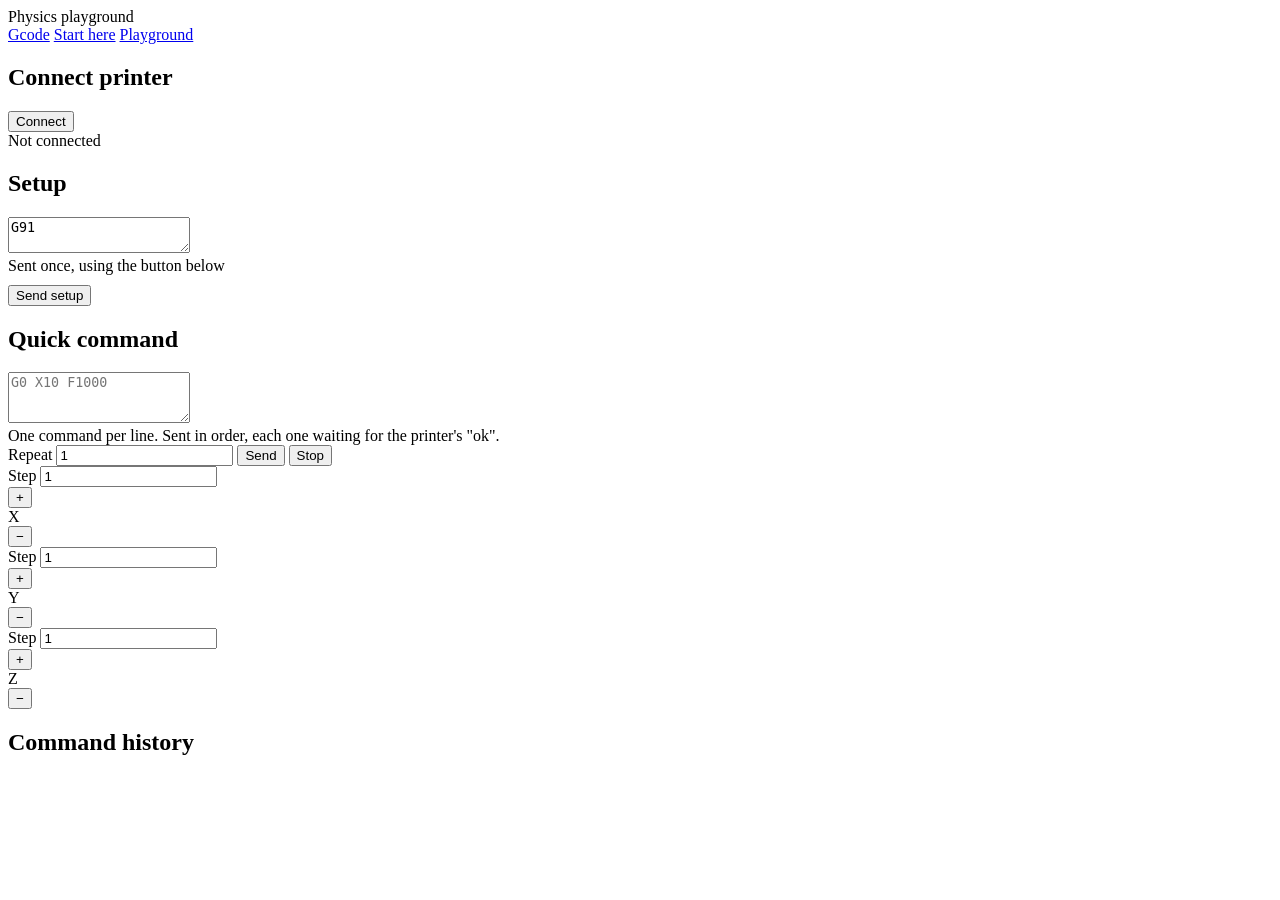
==== gcode.html @ 86cc2237 "Add files via upload" ====
<!DOCTYPE html>
<html lang="en">
<head>
    <meta charset="utf-8" />
    <link rel="stylesheet" href="style.css">
    <link rel="preconnect" href="https://fonts.googleapis.com">
    <link rel="preconnect" href="https://fonts.gstatic.com" crossorigin>
    <link href="https://fonts.googleapis.com/css2?family=Open+Sans:wght@300;400;500;600;700&display=swap" rel="stylesheet">
    <title>Physics Playground — Gcode</title>
    <script>
        // apply saved theme before first paint, so there's no flash of default colors
        (function(){
            try{
                var t = JSON.parse(localStorage.getItem("physicsPlaygroundTheme"));
                if(t){
                    document.documentElement.style.setProperty("--header-color", t.header);
                    document.documentElement.style.setProperty("--accent-color", t.accent);
                }
            }catch(e){}
        })();
    </script>
</head>
<body>

    <header class="topbar">
        <span class="topbar-title">Physics playground</span>
        <nav class="topnav">
            <a href="gcode.html" class="nav-pill nav-pill-outline">Gcode</a>
            <a href="index.html" class="nav-pill nav-pill-filled">Start here</a>
            <a href="playground.html" class="nav-pill nav-pill-filled">Playground</a>
        </nav>
    </header>

    <div class="grid">

        <!-- LEFT COLUMN -->
        <div class="col left-col">

            <div class="panel">
                <h2>Connect printer</h2>
                <button id="connectButton" class="outline-btn">Connect</button>
                <div id="connectStatus" class="status">Not connected</div>
            </div>

            <div class="panel">
                <h2>Setup</h2>
                <textarea id="setupInput" class="code-box" rows="2">G91</textarea>
                <div class="hint">Sent once, using the button below</div>
                <button type="button" id="sendSetupBtn" class="outline-btn" style="margin-top:10px;">Send setup</button>
            </div>

            <div class="panel">
                <h2>Quick command</h2>
                <textarea id="quickCommandInput" class="code-box" rows="3" placeholder="G0 X10 F1000"></textarea>
                <div class="hint">One command per line. Sent in order, each one waiting for the printer's "ok".</div>
                <div class="repeat-row">
                    <label>Repeat <input type="number" id="repeatCountInput" value="1" min="1"></label>
                    <button type="button" id="sendQuickCommandBtn" class="outline-btn">Send</button>
                    <button type="button" id="stopQuickCommandBtn" class="outline-btn">Stop</button>
                </div>
            </div>

        </div>

        <!-- JOG COLUMNS -->
        <div class="col jog-col">
            <div class="panel jog-panel">
                <div class="jog-step-row">
                    <label>Step <input type="number" id="stepX" value="1" min="0" step="0.1"></label>
                </div>
                <button type="button" class="jog-btn jog-plus" data-axis="X" data-dir="1">+</button>
                <div class="jog-letter">X</div>
                <button type="button" class="jog-btn jog-minus" data-axis="X" data-dir="-1">&minus;</button>
            </div>
        </div>

        <div class="col jog-col">
            <div class="panel jog-panel">
                <div class="jog-step-row">
                    <label>Step <input type="number" id="stepY" value="1" min="0" step="0.1"></label>
                </div>
                <button type="button" class="jog-btn jog-plus" data-axis="Y" data-dir="1">+</button>
                <div class="jog-letter">Y</div>
                <button type="button" class="jog-btn jog-minus" data-axis="Y" data-dir="-1">&minus;</button>
            </div>
        </div>

        <div class="col jog-col">
            <div class="panel jog-panel">
                <div class="jog-step-row">
                    <label>Step <input type="number" id="stepZ" value="1" min="0" step="0.1"></label>
                </div>
                <button type="button" class="jog-btn jog-plus" data-axis="Z" data-dir="1">+</button>
                <div class="jog-letter">Z</div>
                <button type="button" class="jog-btn jog-minus" data-axis="Z" data-dir="-1">&minus;</button>
            </div>
        </div>

        <!-- COMMAND HISTORY -->
        <div class="col history-col">
            <div class="panel history-panel">
                <h2>Command history</h2>
                <div id="console"></div>
            </div>
        </div>

    </div>

    <script src="theme.js"></script>
    <script src="serial.js"></script>
    <script src="gcode.js"></script>
</body>
</html>
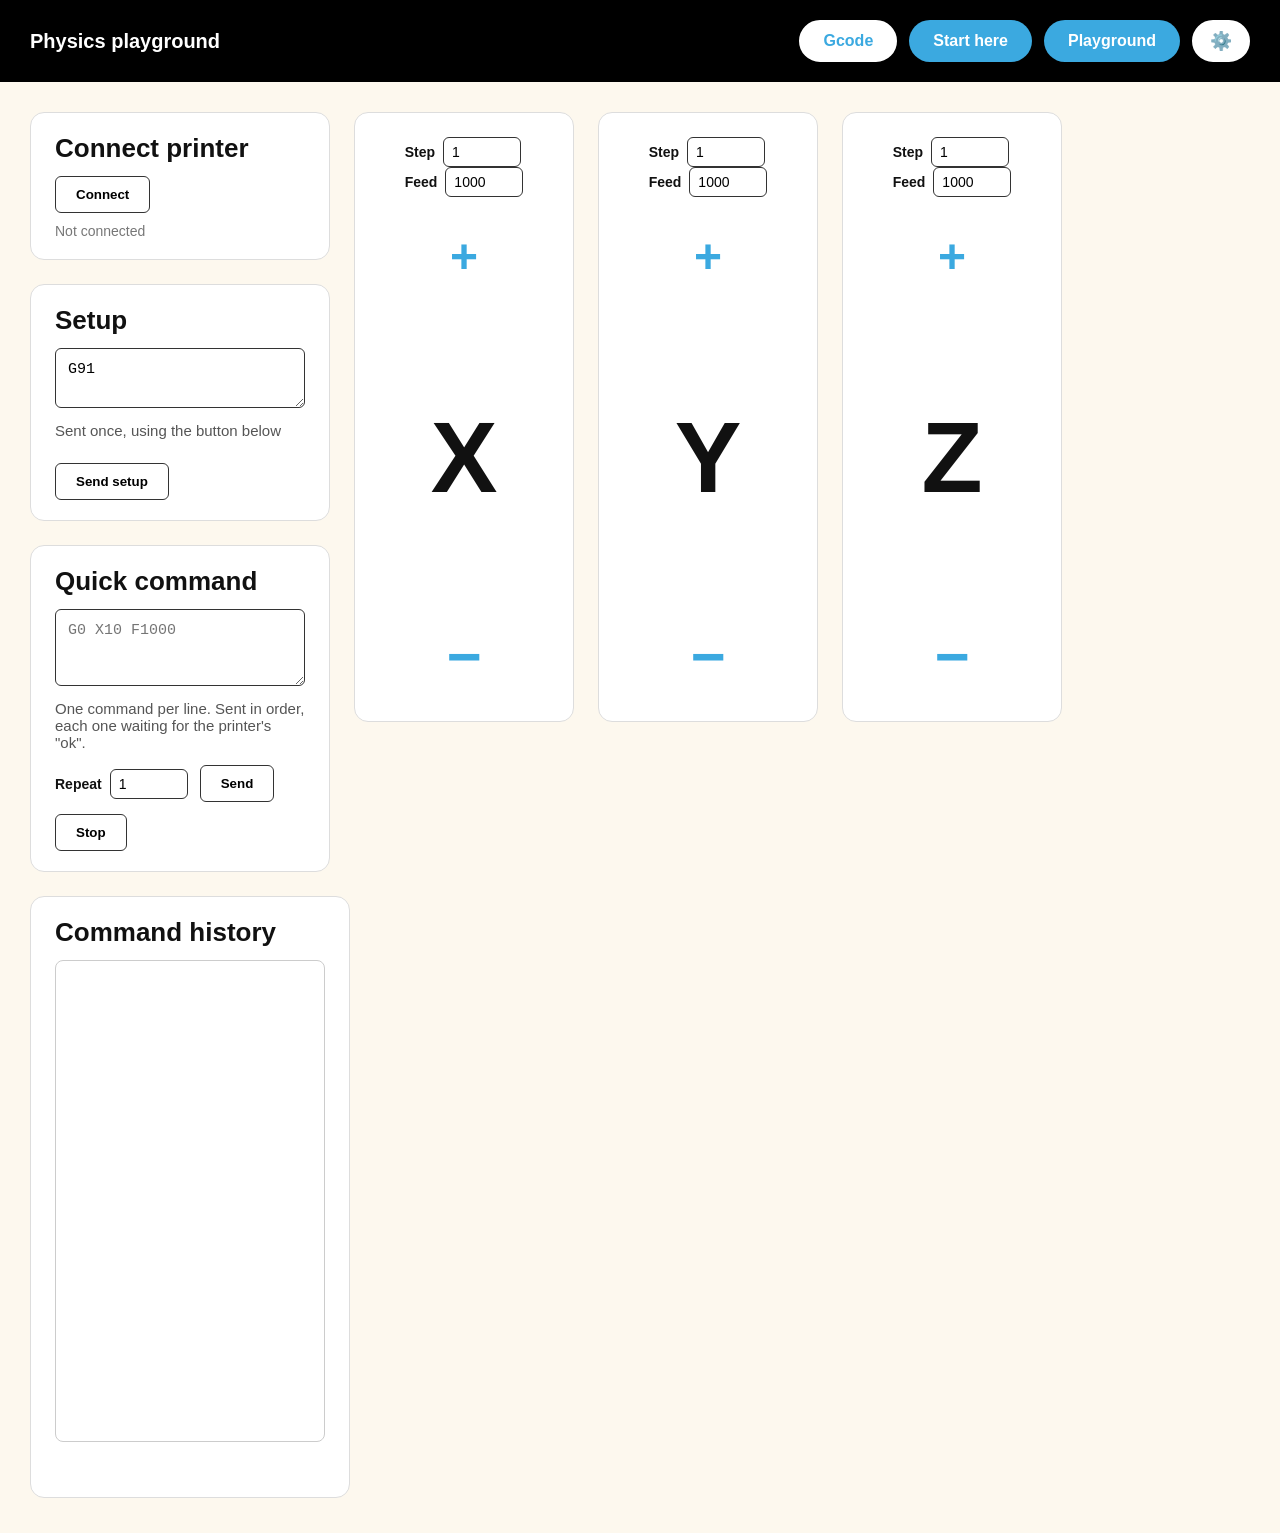
==== commit 96c4ccda: "Update gcode.html" ====
--- a/gcode.html
+++ b/gcode.html
@@ -67,6 +67,7 @@
             <div class="panel jog-panel">
                 <div class="jog-step-row">
                     <label>Step <input type="number" id="stepX" value="1" min="0" step="0.1"></label>
+                    <label>Feed <input type="number" id="feedX" value="1000" min="1" step="100"></label>
                 </div>
                 <button type="button" class="jog-btn jog-plus" data-axis="X" data-dir="1">+</button>
                 <div class="jog-letter">X</div>
@@ -78,6 +79,7 @@
             <div class="panel jog-panel">
                 <div class="jog-step-row">
                     <label>Step <input type="number" id="stepY" value="1" min="0" step="0.1"></label>
+                    <label>Feed <input type="number" id="feedY" value="1000" min="1" step="100"></label>
                 </div>
                 <button type="button" class="jog-btn jog-plus" data-axis="Y" data-dir="1">+</button>
                 <div class="jog-letter">Y</div>
@@ -89,6 +91,7 @@
             <div class="panel jog-panel">
                 <div class="jog-step-row">
                     <label>Step <input type="number" id="stepZ" value="1" min="0" step="0.1"></label>
+                    <label>Feed <input type="number" id="feedZ" value="1000" min="1" step="100"></label>
                 </div>
                 <button type="button" class="jog-btn jog-plus" data-axis="Z" data-dir="1">+</button>
                 <div class="jog-letter">Z</div>
--- a/style.css
+++ b/style.css
@@ -0,0 +1,1332 @@
+:root {
+    --header-color: #000000;
+    --accent-color: #3ba9e0;
+}
+
+html, body {
+    margin: 0;
+    padding: 0;
+}
+
+body {
+    font-family: "Open Sans", sans-serif;
+    background: #fdf8ee;
+    color: #111;
+}
+
+.topbar {
+    background: var(--header-color);
+    color: #fff;
+    padding: 20px 30px;
+    font-size: 20px;
+    font-weight: 600;
+    display: flex;
+    align-items: center;
+    justify-content: space-between;
+    flex-wrap: wrap;
+    gap: 16px;
+}
+
+.topnav {
+    display: flex;
+    gap: 12px;
+}
+
+.nav-pill {
+    display: inline-block;
+    padding: 10px 22px;
+    border-radius: 30px;
+    font-size: 16px;
+    font-weight: 700;
+    text-decoration: none;
+    cursor: pointer;
+    border: 2px solid transparent;
+}
+
+.nav-pill-outline {
+    background: #fff;
+    color: var(--accent-color);
+    border-color: #fff;
+}
+
+.nav-pill-outline:hover {
+    background: #f0f0f0;
+}
+
+.nav-pill-filled {
+    background: var(--accent-color);
+    color: #fff;
+}
+
+.nav-pill-filled:hover {
+    filter: brightness(0.9);
+}
+
+.template-label {
+    padding: 16px 30px 0 30px;
+    font-size: 15px;
+    color: #777;
+}
+
+.template-label:empty {
+    display: none;
+}
+
+.settings-dropdown {
+    position: relative;
+}
+
+.settings-btn {
+    background: #fff;
+    color: #111;
+    border: 2px solid #fff;
+    font-size: 18px;
+    padding: 8px 16px;
+}
+
+.settings-btn:hover {
+    background: #f0f0f0;
+}
+
+.settings-menu {
+    display: none;
+    position: absolute;
+    top: calc(100% + 8px);
+    right: 0;
+    background: #fff;
+    border: 1px solid #ddd;
+    border-radius: 10px;
+    padding: 16px;
+    box-shadow: 0 6px 18px rgba(0,0,0,0.15);
+    z-index: 20;
+    min-width: 200px;
+}
+
+.settings-menu.open {
+    display: block;
+}
+
+.settings-menu-label {
+    font-weight: 700;
+    font-size: 13px;
+    color: #555;
+    margin-bottom: 12px;
+}
+
+.theme-swatch-row {
+    display: flex;
+    gap: 10px;
+}
+
+.theme-swatch {
+    border: 2px solid #ddd;
+    border-radius: 8px;
+    overflow: hidden;
+    display: flex;
+    width: 48px;
+    height: 34px;
+    padding: 0;
+    cursor: pointer;
+}
+
+.theme-swatch:hover {
+    border-color: #999;
+}
+
+.swatch-half {
+    flex: 1;
+}
+
+.topbar-title {
+    white-space: nowrap;
+}
+
+.page-heading {
+    color: #3ba9e0;
+    font-size: 32px;
+    font-weight: 700;
+    padding: 40px 40px 10px 40px;
+    margin: 0;
+}
+
+.template-grid {
+    display: flex;
+    gap: 30px;
+    padding: 30px 40px 60px 40px;
+    flex-wrap: wrap;
+    align-items: stretch;
+}
+
+.template-card {
+    background: #fff;
+    border: 1px solid #ddd;
+    border-radius: 16px;
+    padding: 30px;
+    width: 340px;
+    display: flex;
+    flex-direction: column;
+    position: relative;
+}
+
+.delete-experiment-btn {
+    position: absolute;
+    top: 16px;
+    right: 16px;
+    background: none;
+    border: none;
+    color: #999;
+    font-size: 22px;
+    cursor: pointer;
+    line-height: 1;
+    padding: 2px 6px;
+}
+
+.delete-experiment-btn:hover {
+    color: #d33;
+}
+
+.template-art-placeholder {
+    display: flex;
+    align-items: center;
+    justify-content: center;
+}
+
+.placeholder-icon {
+    font-size: 48px;
+}
+
+.template-card h2 {
+    margin: 0 0 8px 0;
+    font-size: 26px;
+    font-weight: 700;
+}
+
+.template-desc {
+    color: #555;
+    margin: 0 0 20px 0;
+    font-size: 15px;
+}
+
+.template-art {
+    background: #fafafa;
+    border-radius: 10px;
+    overflow: hidden;
+    margin-bottom: 24px;
+    aspect-ratio: 4 / 3;
+}
+
+.template-art svg,
+.template-art img {
+    width: 100%;
+    height: 100%;
+    display: block;
+    object-fit: contain;
+}
+
+.template-play-btn {
+    display: block;
+    text-align: center;
+    text-decoration: none;
+    background: var(--accent-color);
+    color: #fff;
+    border-radius: 10px;
+    padding: 16px;
+    font-size: 17px;
+    font-weight: 700;
+    margin-top: auto;
+}
+
+.template-play-btn:hover {
+    filter: brightness(0.9);
+}
+
+.template-card-blank {
+    align-items: center;
+    justify-content: center;
+    text-align: center;
+    min-height: 260px;
+}
+
+.template-card-blank h2 {
+    font-size: 22px;
+}
+
+.template-blank-plus {
+    display: flex;
+    align-items: center;
+    justify-content: center;
+    text-decoration: none;
+    color: #111;
+    font-size: 56px;
+    font-weight: 700;
+    width: 80px;
+    height: 80px;
+    margin-top: 30px;
+}
+
+.template-blank-plus:hover {
+    color: #3ba9e0;
+}
+
+.grid {
+    display: flex;
+    gap: 24px;
+    padding: 30px;
+    align-items: flex-start;
+    flex-wrap: wrap;
+}
+
+.col {
+    display: flex;
+    flex-direction: column;
+    gap: 24px;
+}
+
+#slidersContainer {
+    display: flex;
+    flex-direction: column;
+    gap: 24px;
+}
+
+.left-col {
+    width: 300px;
+}
+
+.right-col {
+    width: 500px;
+}
+
+.panel {
+    border: 1px solid #ddd;
+    border-radius: 14px;
+    padding: 20px 24px;
+    background: #fff;
+}
+
+.panel h2 {
+    margin: 0 0 12px 0;
+    font-size: 26px;
+    font-weight: 700;
+}
+
+.panel-header {
+    display: flex;
+    align-items: center;
+    justify-content: space-between;
+    gap: 12px;
+}
+
+.panel-header h2 {
+    margin: 0;
+}
+
+.slider-title-input {
+    border: none;
+    background: transparent;
+    font-size: 26px;
+    font-weight: 700;
+    font-family: inherit;
+    flex: 1;
+    min-width: 0;
+    padding: 2px 4px;
+    border-radius: 6px;
+}
+
+.slider-title-input:focus {
+    outline: 2px solid var(--accent-color);
+    background: #fff;
+}
+
+.slider-token-input {
+    background: #fff;
+    border: none;
+    border-right: 1px solid #333;
+    padding: 8px 10px;
+    font-weight: 700;
+    width: 44px;
+    text-align: center;
+    font-family: inherit;
+    font-size: 16px;
+}
+
+.slider-token-input:focus {
+    outline: 2px solid var(--accent-color);
+}
+
+.delete-slider-btn {
+    background: none;
+    border: none;
+    color: #999;
+    font-size: 22px;
+    cursor: pointer;
+    padding: 0 4px;
+    line-height: 1;
+    flex-shrink: 0;
+}
+
+.delete-slider-btn:hover {
+    color: #d33;
+}
+
+.slider-hint-input {
+    display: block;
+    width: 100%;
+    box-sizing: border-box;
+    border: none;
+    background: transparent;
+    color: #555;
+    font-family: inherit;
+    font-size: 15px;
+    margin: 10px 0 4px 0;
+    padding: 2px 4px;
+    border-radius: 6px;
+}
+
+.slider-hint-input:focus {
+    outline: 2px solid var(--accent-color);
+    background: #fff;
+}
+
+.slider-minmax-row {
+    display: flex;
+    gap: 16px;
+    margin: 4px 0 16px 0;
+    font-size: 13px;
+    color: #555;
+}
+
+.slider-minmax-row label {
+    display: flex;
+    align-items: center;
+    gap: 6px;
+}
+
+.slider-minmax-row input {
+    width: 60px;
+    border: 1px solid #ccc;
+    border-radius: 6px;
+    padding: 4px 6px;
+    font-family: inherit;
+    font-size: 13px;
+}
+
+.add-slider-btn {
+    width: 100%;
+    background: #fff;
+    border: 2px dashed #aaa;
+    color: #555;
+    border-radius: 14px;
+    padding: 16px;
+    font-size: 16px;
+    font-weight: 600;
+    cursor: pointer;
+}
+
+.add-slider-btn:hover {
+    background: #f5f5f5;
+    border-color: var(--accent-color);
+    color: var(--accent-color);
+}
+
+.value-box {
+    display: flex;
+    align-items: stretch;
+    border: 1px solid #333;
+    border-radius: 6px;
+    overflow: hidden;
+}
+
+.value-label {
+    background: #fff;
+    border-right: 1px solid #333;
+    padding: 8px 12px;
+    font-weight: 700;
+    display: flex;
+    align-items: center;
+}
+
+.value-box input {
+    border: none;
+    width: 80px;
+    padding: 8px 10px;
+    font-family: inherit;
+    font-size: 16px;
+}
+
+.value-box input:focus {
+    outline: 2px solid var(--accent-color);
+}
+
+.hint {
+    color: #555;
+    margin: 10px 0 14px 0;
+    font-size: 15px;
+}
+
+.slider-range {
+    -webkit-appearance: none;
+    width: 100%;
+    height: 8px;
+    border-radius: 4px;
+    background: #d9d9d9;
+    outline: none;
+    margin: 6px 0 18px 0;
+}
+
+.slider-range::-webkit-slider-thumb {
+    -webkit-appearance: none;
+    width: 26px;
+    height: 26px;
+    border-radius: 50%;
+    background: var(--accent-color);
+    cursor: pointer;
+    border: none;
+}
+
+.slider-range::-moz-range-thumb {
+    width: 26px;
+    height: 26px;
+    border-radius: 50%;
+    background: var(--accent-color);
+    cursor: pointer;
+    border: none;
+}
+
+.slider-buttons {
+    display: flex;
+    justify-content: space-between;
+}
+
+.step-btn {
+    background: var(--accent-color);
+    color: #fff;
+    border: none;
+    border-radius: 8px;
+    width: 56px;
+    height: 44px;
+    font-size: 22px;
+    font-weight: 700;
+    cursor: pointer;
+}
+
+.step-btn:hover {
+    filter: brightness(0.9);
+}
+
+.outline-btn {
+    background: #fff;
+    border: 1px solid #333;
+    border-radius: 6px;
+    padding: 10px 20px;
+    font-weight: 600;
+    cursor: pointer;
+}
+
+.outline-btn:hover {
+    background: #f0f0f0;
+}
+
+.status {
+    margin-top: 10px;
+    font-size: 14px;
+    color: #777;
+}
+
+.limits-row {
+    display: flex;
+    gap: 16px;
+    margin-bottom: 10px;
+    flex-wrap: wrap;
+}
+
+.limits-row label {
+    display: flex;
+    align-items: center;
+    gap: 8px;
+    font-size: 14px;
+    font-weight: 600;
+}
+
+.limits-row input {
+    width: 70px;
+    border: 1px solid #333;
+    border-radius: 6px;
+    padding: 6px 8px;
+    font-family: inherit;
+    font-size: 14px;
+}
+
+#saveExperimentTitle {
+    display: flex;
+    align-items: center;
+    gap: 10px;
+}
+
+.edit-name-btn {
+    background: none;
+    border: none;
+    font-size: 18px;
+    cursor: pointer;
+    padding: 2px 4px;
+    color: #999;
+    line-height: 1;
+}
+
+.edit-name-btn:hover {
+    color: var(--accent-color);
+}
+
+.rename-input {
+    font-size: 26px;
+    font-weight: 700;
+    font-family: inherit;
+    border: 1px solid var(--accent-color);
+    border-radius: 6px;
+    padding: 4px 8px;
+    width: 100%;
+    box-sizing: border-box;
+}
+
+.thumbnail-row {
+    display: flex;
+    align-items: center;
+    gap: 12px;
+    margin-top: 14px;
+}
+
+.thumbnail-preview {
+    width: 64px;
+    height: 64px;
+    flex-shrink: 0;
+    border: 1px solid #ccc;
+    border-radius: 8px;
+    background: #f5f5f5;
+    display: flex;
+    align-items: center;
+    justify-content: center;
+    font-size: 11px;
+    color: #999;
+    text-align: center;
+    overflow: hidden;
+}
+
+.thumbnail-preview img {
+    width: 100%;
+    height: 100%;
+    object-fit: cover;
+}
+
+.thumbnail-source-dropdown {
+    position: relative;
+}
+
+.thumbnail-source-menu {
+    display: none;
+    flex-direction: column;
+    position: absolute;
+    top: calc(100% + 8px);
+    left: 0;
+    background: #fff;
+    border: 1px solid #ddd;
+    border-radius: 10px;
+    box-shadow: 0 6px 18px rgba(0,0,0,0.15);
+    min-width: 180px;
+    overflow: hidden;
+    z-index: 15;
+}
+
+.thumbnail-source-menu.open {
+    display: flex;
+}
+
+.thumbnail-source-item {
+    background: #fff;
+    border: none;
+    text-align: left;
+    padding: 10px 14px;
+    font-size: 14px;
+    font-family: inherit;
+    cursor: pointer;
+}
+
+.thumbnail-source-item:hover {
+    background: #f0f0f0;
+}
+
+.thumbnail-modal {
+    display: none;
+    position: fixed;
+    inset: 0;
+    background: rgba(0,0,0,0.5);
+    align-items: center;
+    justify-content: center;
+    z-index: 100;
+}
+
+.thumbnail-modal.open {
+    display: flex;
+}
+
+.thumbnail-modal-inner {
+    background: #fff;
+    border-radius: 14px;
+    padding: 24px;
+    width: 90%;
+    max-width: 600px;
+    max-height: 80vh;
+    overflow-y: auto;
+}
+
+.thumbnail-modal-header {
+    display: flex;
+    align-items: center;
+    justify-content: space-between;
+    margin-bottom: 6px;
+}
+
+.thumbnail-modal-header h3 {
+    margin: 0;
+    font-size: 20px;
+}
+
+.thumbnail-video-list {
+    display: flex;
+    flex-direction: column;
+    gap: 20px;
+    margin-top: 16px;
+}
+
+.thumbnail-video-item {
+    border: 1px solid #eee;
+    border-radius: 10px;
+    padding: 12px;
+}
+
+.thumbnail-video {
+    width: 100%;
+    max-height: 260px;
+    border-radius: 8px;
+    background: #111;
+    display: block;
+    margin-bottom: 10px;
+}
+
+.code-box {
+    width: 100%;
+    box-sizing: border-box;
+    border: 1px solid #333;
+    border-radius: 6px;
+    padding: 12px;
+    font-family: monospace;
+    font-size: 15px;
+    background: #fff;
+    resize: vertical;
+    white-space: pre;
+}
+
+.motion-preview {
+    white-space: pre-line;
+    line-height: 1.6;
+}
+
+.play-row {
+    display: flex;
+    gap: 16px;
+}
+
+.play-btn {
+    flex: 1;
+    background: var(--accent-color);
+    color: #fff;
+    border: none;
+    border-radius: 10px;
+    padding: 18px 24px;
+    font-size: 18px;
+    font-weight: 700;
+    cursor: pointer;
+}
+
+.play-btn:hover {
+    filter: brightness(0.9);
+}
+
+.play-btn:disabled {
+    background: #999;
+    cursor: not-allowed;
+}
+
+.stop-btn {
+    background: #fff;
+    color: #000;
+    border: 1px solid #333;
+    border-radius: 10px;
+    padding: 18px 24px;
+    font-size: 18px;
+    font-weight: 700;
+    cursor: pointer;
+}
+
+.console-panel {
+    margin: 0 30px 40px 30px;
+}
+
+#console {
+    height: 200px;
+    border: 1px solid #ccc;
+    border-radius: 8px;
+    padding: 10px;
+    overflow-y: auto;
+    background: #fff;
+    font-family: monospace;
+    font-size: 14px;
+}
+
+/* ---------------- Gcode page ---------------- */
+
+.repeat-row {
+    display: flex;
+    align-items: center;
+    gap: 12px;
+    margin-top: 12px;
+    flex-wrap: wrap;
+}
+
+.repeat-row label {
+    display: flex;
+    align-items: center;
+    gap: 8px;
+    font-size: 14px;
+    font-weight: 600;
+}
+
+.repeat-row input {
+    width: 60px;
+    border: 1px solid #333;
+    border-radius: 6px;
+    padding: 6px 8px;
+    font-family: inherit;
+    font-size: 14px;
+}
+
+.jog-col {
+    width: 220px;
+}
+
+.jog-panel {
+    display: flex;
+    flex-direction: column;
+    align-items: center;
+    padding: 24px 16px;
+    min-height: 560px;
+}
+
+.jog-step-row {
+    margin-bottom: 20px;
+}
+
+.jog-step-row label {
+    display: flex;
+    align-items: center;
+    gap: 8px;
+    font-size: 14px;
+    font-weight: 600;
+}
+
+.jog-step-row input {
+    width: 60px;
+    border: 1px solid #333;
+    border-radius: 6px;
+    padding: 6px 8px;
+    font-family: inherit;
+    font-size: 14px;
+}
+
+.jog-btn {
+    width: 100px;
+    height: 80px;
+    background: none;
+    border: none;
+    color: var(--accent-color);
+    font-size: 48px;
+    font-weight: 700;
+    cursor: pointer;
+    line-height: 1;
+}
+
+.jog-btn:hover {
+    filter: brightness(0.85);
+}
+
+.jog-plus {
+    margin-bottom: auto;
+}
+
+.jog-minus {
+    margin-top: auto;
+    font-size: 60px;
+}
+
+.jog-letter {
+    font-size: 100px;
+    font-weight: 800;
+    color: #111;
+}
+
+.history-col {
+    width: 320px;
+}
+
+.history-panel {
+    min-height: 560px;
+}
+
+.history-panel #console {
+    height: 460px;
+}
+
+/* ---------------- Observation cards ---------------- */
+
+.obs-col {
+    width: 420px;
+}
+
+.obs-header {
+    background: var(--accent-color);
+    color: #fff;
+    border-radius: 14px 14px 0 0;
+    padding: 18px 22px;
+    display: flex;
+    align-items: center;
+    justify-content: space-between;
+}
+
+.obs-header h2 {
+    margin: 0;
+    font-size: 22px;
+    font-weight: 700;
+}
+
+.add-card-btn {
+    background: transparent;
+    border: none;
+    color: #fff;
+    font-size: 26px;
+    line-height: 1;
+    cursor: pointer;
+    padding: 0 6px;
+}
+
+.add-card-btn:hover {
+    opacity: 0.8;
+}
+
+.ai-settings {
+    background: #fff;
+    border-left: 1px solid #ddd;
+    border-right: 1px solid #ddd;
+    border-bottom: 1px solid #eee;
+    padding: 16px 20px;
+}
+
+.ai-settings label {
+    display: block;
+    font-weight: 700;
+    font-size: 14px;
+    margin-bottom: 6px;
+}
+
+.ai-settings input {
+    width: 100%;
+    box-sizing: border-box;
+    border: 1px solid #333;
+    border-radius: 6px;
+    padding: 8px 10px;
+    font-family: inherit;
+    font-size: 14px;
+}
+
+.ai-settings .hint {
+    font-size: 12px;
+    margin: 8px 0 0 0;
+}
+
+#cardsContainer {
+    border: 1px solid #ddd;
+    border-top: none;
+    border-radius: 0 0 14px 14px;
+    background: #fff;
+    overflow: hidden;
+}
+
+.obs-card {
+    border-bottom: 1px solid #eee;
+}
+
+.obs-card:last-child {
+    border-bottom: none;
+}
+
+.obs-card-header {
+    display: flex;
+    align-items: center;
+    justify-content: space-between;
+    gap: 12px;
+    padding: 16px 20px;
+    cursor: pointer;
+}
+
+.obs-card-title {
+    font-size: 16px;
+    color: #111;
+    overflow: hidden;
+    text-overflow: ellipsis;
+    white-space: nowrap;
+    flex: 1;
+}
+
+.obs-card-actions {
+    display: flex;
+    align-items: center;
+    gap: 16px;
+    flex-shrink: 0;
+}
+
+.delete-btn,
+.toggle-btn {
+    background: none;
+    border: none;
+    cursor: pointer;
+    font-size: 18px;
+    color: #333;
+    padding: 2px;
+    line-height: 1;
+}
+
+.delete-btn:hover {
+    color: #d33;
+}
+
+.toggle-btn {
+    transition: transform 0.15s ease;
+    display: inline-block;
+}
+
+.obs-card:not(.collapsed) .toggle-btn {
+    transform: rotate(180deg);
+}
+
+.obs-card-body {
+    padding: 4px 20px 24px 20px;
+}
+
+.obs-card.collapsed .obs-card-body {
+    display: none;
+}
+
+.obs-card.saved {
+    background: #fafffa;
+}
+
+.obs-video-wrap {
+    position: relative;
+    width: 100%;
+    max-width: 340px;
+    margin: 0 auto 20px auto;
+    background: #111;
+    border-radius: 10px;
+    overflow: hidden;
+}
+
+.obs-video {
+    width: 100%;
+    display: block;
+    aspect-ratio: 3 / 4;
+    object-fit: cover;
+    background: #111;
+}
+
+.record-btn {
+    position: absolute;
+    bottom: 14px;
+    left: 50%;
+    transform: translateX(-50%);
+    width: 46px;
+    height: 46px;
+    border-radius: 50%;
+    background: #d33;
+    border: 3px solid #fff;
+    cursor: pointer;
+}
+
+.record-btn.recording {
+    background: #d33;
+    animation: pulse 1s infinite;
+}
+
+@keyframes pulse {
+    0%   { box-shadow: 0 0 0 0 rgba(221,51,51,0.6); }
+    70%  { box-shadow: 0 0 0 12px rgba(221,51,51,0); }
+    100% { box-shadow: 0 0 0 0 rgba(221,51,51,0); }
+}
+
+.record-timer {
+    position: absolute;
+    top: 10px;
+    right: 12px;
+    background: rgba(0,0,0,0.6);
+    color: #fff;
+    padding: 2px 8px;
+    border-radius: 6px;
+    font-family: monospace;
+    font-size: 13px;
+}
+
+.camera-error {
+    color: #ccc;
+    text-align: center;
+    padding: 40px 12px;
+    font-size: 14px;
+}
+
+.obs-field {
+    margin-bottom: 16px;
+}
+
+.obs-field label {
+    display: block;
+    font-weight: 700;
+    margin-bottom: 6px;
+}
+
+.case-input {
+    width: 100%;
+    box-sizing: border-box;
+    border: 1px solid #333;
+    border-radius: 6px;
+    padding: 10px 12px;
+    font-family: inherit;
+    font-size: 16px;
+}
+
+.obs-table {
+    width: 100%;
+    border-collapse: separate;
+    border-spacing: 0 10px;
+    margin-bottom: 10px;
+}
+
+.obs-thead-row th {
+    text-align: left;
+    font-size: 12px;
+    color: #777;
+    font-weight: 600;
+    padding: 0 8px 4px 0;
+}
+
+.obs-table td {
+    padding-right: 8px;
+    vertical-align: middle;
+}
+
+.obs-table input {
+    width: 100%;
+    box-sizing: border-box;
+    border: 1px solid #333;
+    border-radius: 6px;
+    padding: 8px;
+    font-family: inherit;
+    font-size: 15px;
+}
+
+.param-label {
+    font-weight: 700;
+    min-width: 120px;
+}
+
+.remove-row-btn {
+    background: none;
+    border: none;
+    color: #999;
+    font-size: 18px;
+    cursor: pointer;
+    padding: 4px 6px;
+    line-height: 1;
+}
+
+.remove-row-btn:hover {
+    color: #d33;
+}
+
+.obs-table-controls {
+    display: flex;
+    gap: 8px;
+    margin-bottom: 14px;
+    flex-wrap: wrap;
+}
+
+.add-row-btn,
+.add-col-btn,
+.remove-col-btn {
+    background: #fff;
+    border: 1px solid #333;
+    color: #111;
+    border-radius: 6px;
+    padding: 6px 12px;
+    font-size: 13px;
+    font-weight: 600;
+    cursor: pointer;
+}
+
+.add-row-btn:hover,
+.add-col-btn:hover,
+.remove-col-btn:hover {
+    background: #f0f0f0;
+}
+
+.fill-btn {
+    background: #fff;
+    border: 1px solid var(--accent-color);
+    color: var(--accent-color);
+    border-radius: 6px;
+    padding: 8px 14px;
+    font-size: 14px;
+    font-weight: 600;
+    cursor: pointer;
+    margin-bottom: 18px;
+}
+
+.fill-btn:hover {
+    background: color-mix(in srgb, var(--accent-color) 12%, white);
+}
+
+.insight-wrap {
+    position: relative;
+}
+
+.insight-input {
+    width: 100%;
+    box-sizing: border-box;
+    border: 1px solid #333;
+    border-radius: 6px;
+    padding: 12px;
+    font-family: inherit;
+    font-size: 15px;
+    resize: vertical;
+}
+
+.help-dropdown {
+    position: absolute;
+    bottom: 10px;
+    right: 10px;
+}
+
+.help-btn {
+    background: var(--accent-color);
+    color: #fff;
+    border: none;
+    border-radius: 20px;
+    padding: 6px 16px;
+    font-size: 13px;
+    font-weight: 700;
+    cursor: pointer;
+}
+
+.help-btn:hover {
+    filter: brightness(0.9);
+}
+
+.help-btn:disabled {
+    background: #9ecde6;
+    cursor: default;
+}
+
+.help-menu {
+    display: none;
+    flex-direction: column;
+    position: absolute;
+    bottom: calc(100% + 8px);
+    right: 0;
+    background: #fff;
+    border: 1px solid #ddd;
+    border-radius: 10px;
+    box-shadow: 0 6px 18px rgba(0,0,0,0.15);
+    min-width: 200px;
+    overflow: hidden;
+    z-index: 10;
+}
+
+.help-menu.open {
+    display: flex;
+}
+
+.help-menu-item {
+    background: #fff;
+    border: none;
+    text-align: left;
+    padding: 10px 14px;
+    font-size: 14px;
+    font-family: inherit;
+    cursor: pointer;
+}
+
+.help-menu-item:hover {
+    background: #eaf7ff;
+}
+
+.save-obs-btn {
+    display: block;
+    width: 100%;
+    background: var(--accent-color);
+    color: #fff;
+    border: none;
+    border-radius: 10px;
+    padding: 16px;
+    font-size: 17px;
+    font-weight: 700;
+    cursor: pointer;
+}
+
+.save-obs-btn:disabled {
+    background: #2e7d32;
+    cursor: default;
+}
+
+.download-link {
+    display: inline-block;
+    margin-top: 14px;
+    color: var(--accent-color);
+    font-weight: 600;
+    text-decoration: none;
+}
+
+.download-link:hover {
+    text-decoration: underline;
+}
+
+.upload-drive-btn {
+    display: block;
+    width: 100%;
+    background: #fff;
+    border: 1px solid #333;
+    color: #111;
+    border-radius: 8px;
+    padding: 10px 14px;
+    font-size: 14px;
+    font-weight: 600;
+    cursor: pointer;
+    margin-top: 10px;
+}
+
+.upload-drive-btn:hover {
+    background: #f0f0f0;
+}
+
+.upload-drive-btn:disabled {
+    background: #eee;
+    color: #999;
+    cursor: default;
+}
+
+[readonly] {
+    background: #f6f6f6;
+}
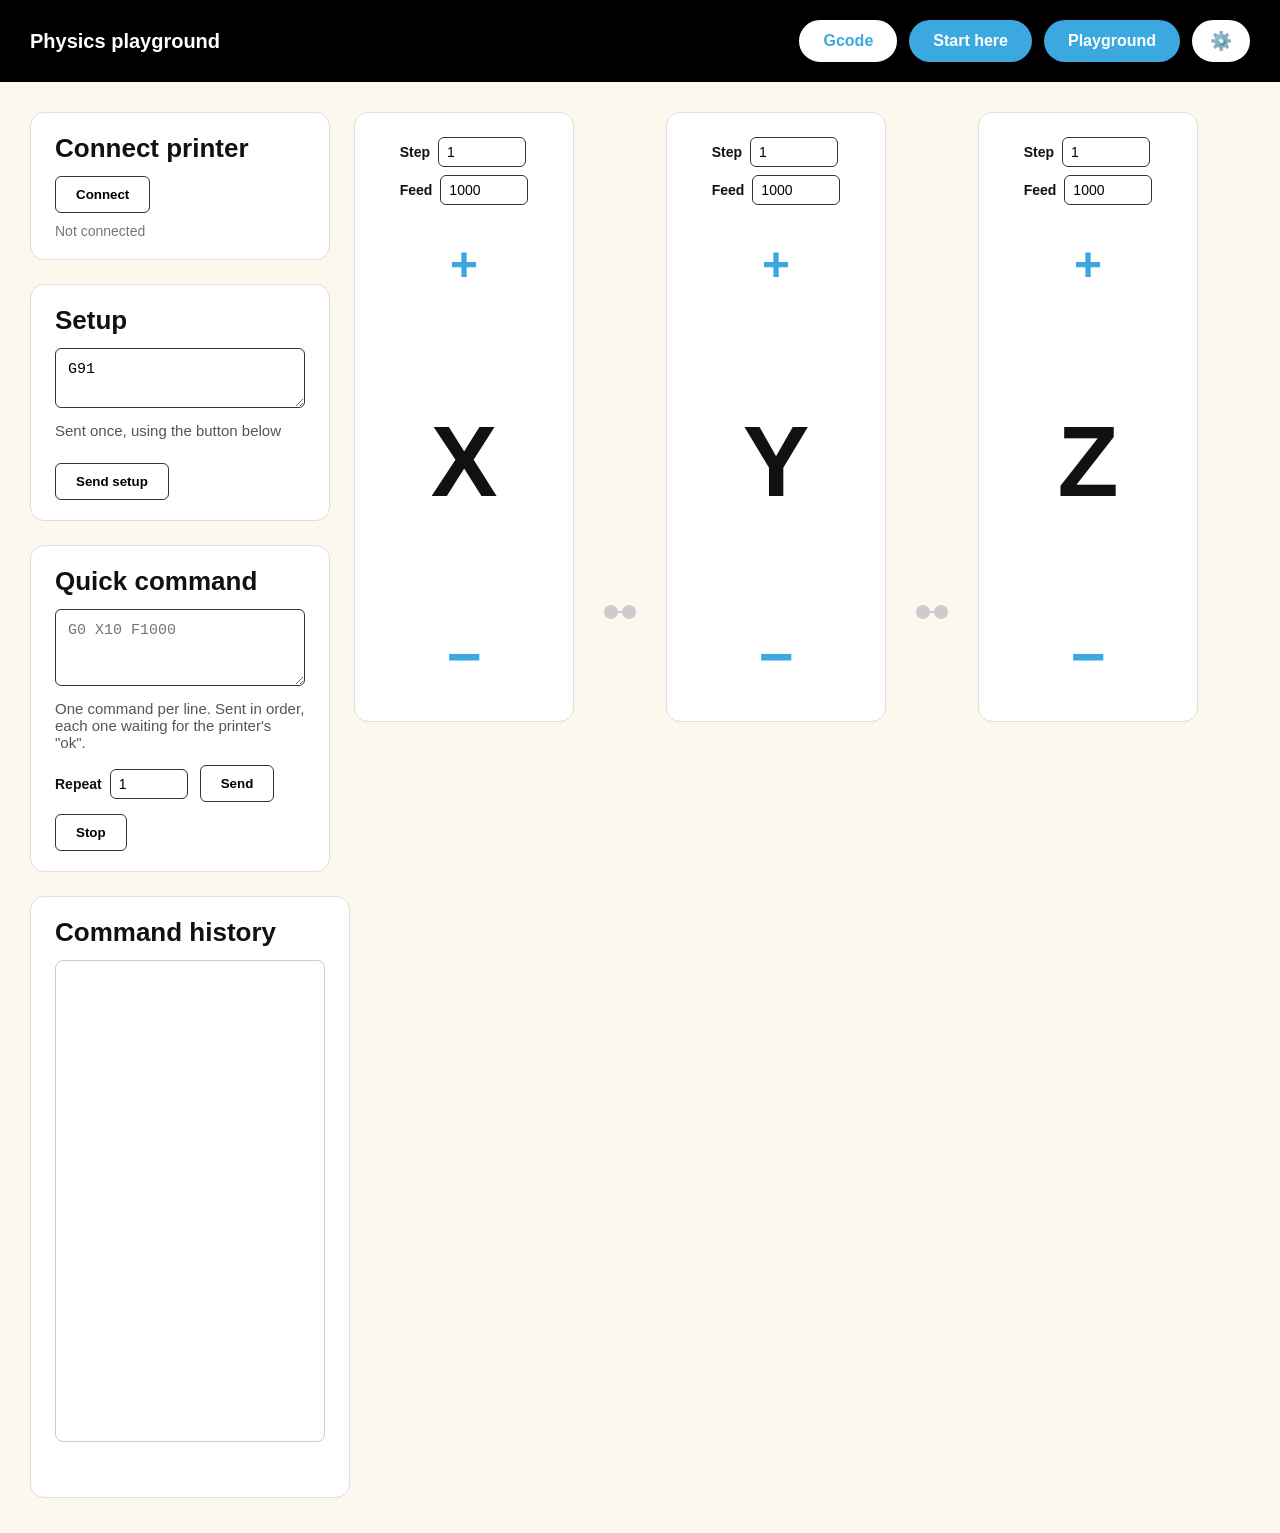
==== commit dd455d4b: "Add buttons to link XY and YZ movements" ====
--- a/gcode.html
+++ b/gcode.html
@@ -75,6 +75,10 @@
             </div>
         </div>
 
+        <button type="button" class="axis-link-btn" id="linkXY" data-pair="X-Y" title="Link X and Y movement">
+            <span class="link-dot"></span><span class="link-line"></span><span class="link-dot"></span>
+        </button>
+
         <div class="col jog-col">
             <div class="panel jog-panel">
                 <div class="jog-step-row">
@@ -86,6 +90,10 @@
                 <button type="button" class="jog-btn jog-minus" data-axis="Y" data-dir="-1">&minus;</button>
             </div>
         </div>
+
+        <button type="button" class="axis-link-btn" id="linkYZ" data-pair="Y-Z" title="Link Y and Z movement">
+            <span class="link-dot"></span><span class="link-line"></span><span class="link-dot"></span>
+        </button>
 
         <div class="col jog-col">
             <div class="panel jog-panel">
--- a/style.css
+++ b/style.css
@@ -830,10 +830,15 @@
     gap: 8px;
     font-size: 14px;
     font-weight: 600;
+    margin-bottom: 8px;
+}
+
+.jog-step-row label:last-child {
+    margin-bottom: 0;
 }
 
 .jog-step-row input {
-    width: 60px;
+    width: 70px;
     border: 1px solid #333;
     border-radius: 6px;
     padding: 6px 8px;
@@ -882,6 +887,55 @@
 
 .history-panel #console {
     height: 460px;
+}
+
+.axis-link-btn {
+    align-self: center;
+    margin-top: 240px;
+    width: 44px;
+    height: 44px;
+    background: none;
+    border: none;
+    cursor: pointer;
+    display: flex;
+    align-items: center;
+    justify-content: center;
+    flex-shrink: 0;
+}
+
+.link-dot {
+    width: 10px;
+    height: 10px;
+    border-radius: 50%;
+    background: #ccc;
+    border: 2px solid #ccc;
+    flex-shrink: 0;
+}
+
+.link-line {
+    width: 20px;
+    height: 2px;
+    background: #ccc;
+}
+
+.axis-link-btn:hover .link-dot,
+.axis-link-btn:hover .link-line {
+    background: #999;
+    border-color: #999;
+}
+
+.axis-link-btn.linked .link-dot {
+    background: var(--accent-color);
+    border-color: var(--accent-color);
+}
+
+.axis-link-btn.linked .link-line {
+    background: var(--accent-color);
+}
+
+.axis-link-btn.linked:hover .link-dot,
+.axis-link-btn.linked:hover .link-line {
+    filter: brightness(0.85);
 }
 
 /* ---------------- Observation cards ---------------- */
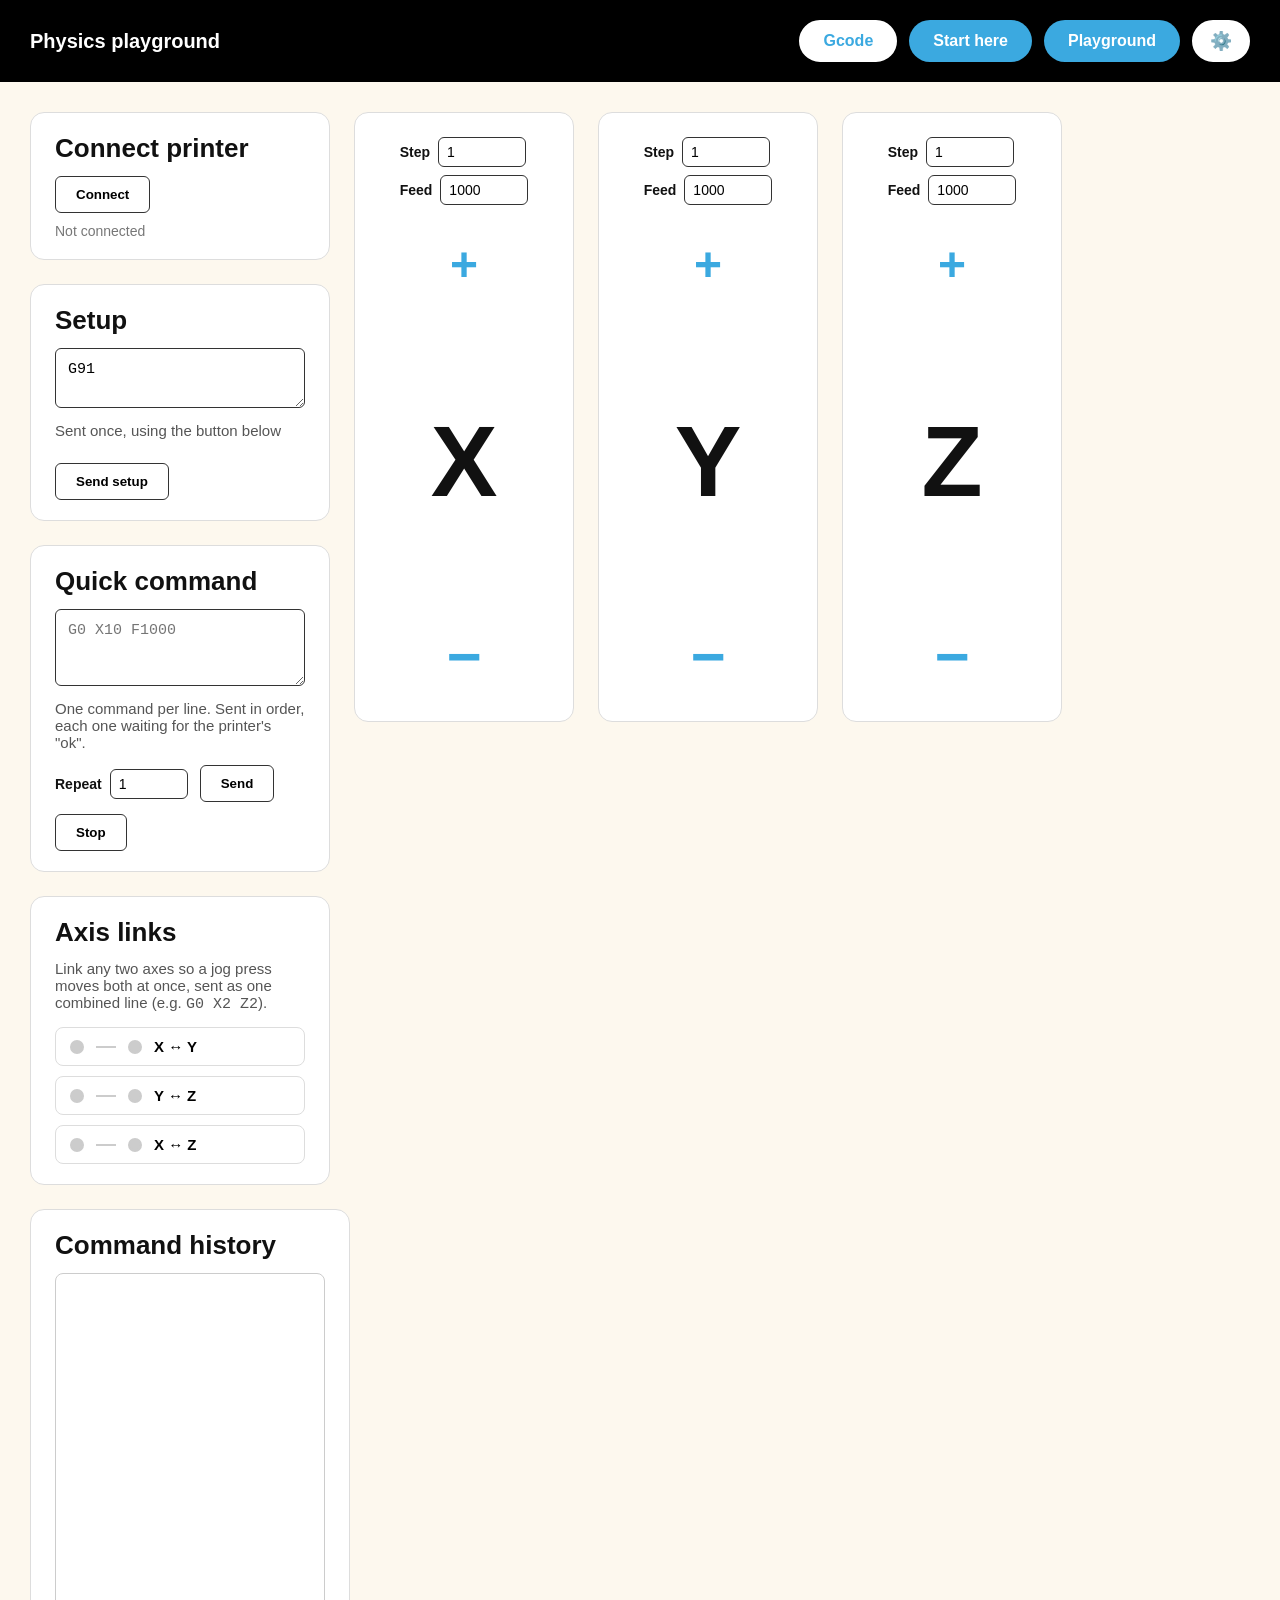
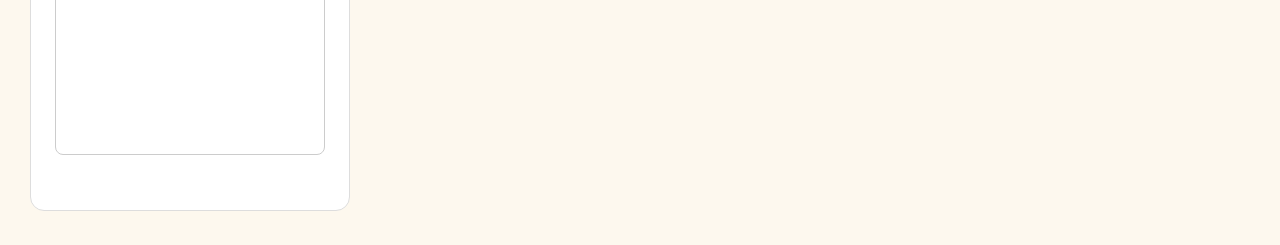
==== commit 8741abe6: "Implement axis linking buttons in gcode.html Added axis linking functionality to the UI." ====
--- a/gcode.html
+++ b/gcode.html
@@ -60,6 +60,25 @@
                 </div>
             </div>
 
+            <div class="panel">
+                <h2>Axis links</h2>
+                <div class="hint">Link any two axes so a jog press moves both at once, sent as one combined line (e.g. <code>G0 X2 Z2</code>).</div>
+                <div class="axis-link-list">
+                    <button type="button" class="axis-link-chip" data-pair="X-Y">
+                        <span class="link-dot"></span><span class="link-line"></span><span class="link-dot"></span>
+                        <span class="axis-link-label">X &harr; Y</span>
+                    </button>
+                    <button type="button" class="axis-link-chip" data-pair="Y-Z">
+                        <span class="link-dot"></span><span class="link-line"></span><span class="link-dot"></span>
+                        <span class="axis-link-label">Y &harr; Z</span>
+                    </button>
+                    <button type="button" class="axis-link-chip" data-pair="X-Z">
+                        <span class="link-dot"></span><span class="link-line"></span><span class="link-dot"></span>
+                        <span class="axis-link-label">X &harr; Z</span>
+                    </button>
+                </div>
+            </div>
+
         </div>
 
         <!-- JOG COLUMNS -->
@@ -75,10 +94,6 @@
             </div>
         </div>
 
-        <button type="button" class="axis-link-btn" id="linkXY" data-pair="X-Y" title="Link X and Y movement">
-            <span class="link-dot"></span><span class="link-line"></span><span class="link-dot"></span>
-        </button>
-
         <div class="col jog-col">
             <div class="panel jog-panel">
                 <div class="jog-step-row">
@@ -90,10 +105,6 @@
                 <button type="button" class="jog-btn jog-minus" data-axis="Y" data-dir="-1">&minus;</button>
             </div>
         </div>
-
-        <button type="button" class="axis-link-btn" id="linkYZ" data-pair="Y-Z" title="Link Y and Z movement">
-            <span class="link-dot"></span><span class="link-line"></span><span class="link-dot"></span>
-        </button>
 
         <div class="col jog-col">
             <div class="panel jog-panel">
--- a/style.css
+++ b/style.css
@@ -889,18 +889,32 @@
     height: 460px;
 }
 
-.axis-link-btn {
-    align-self: center;
-    margin-top: 240px;
-    width: 44px;
-    height: 44px;
-    background: none;
-    border: none;
-    cursor: pointer;
-    display: flex;
-    align-items: center;
-    justify-content: center;
-    flex-shrink: 0;
+.axis-link-list {
+    display: flex;
+    flex-direction: column;
+    gap: 10px;
+    margin-top: 14px;
+}
+
+.axis-link-chip {
+    display: flex;
+    align-items: center;
+    gap: 12px;
+    background: #fff;
+    border: 1px solid #ddd;
+    border-radius: 8px;
+    padding: 10px 14px;
+    cursor: pointer;
+    text-align: left;
+}
+
+.axis-link-chip:hover {
+    background: #f5f5f5;
+}
+
+.axis-link-label {
+    font-size: 15px;
+    font-weight: 600;
 }
 
 .link-dot {
@@ -916,26 +930,24 @@
     width: 20px;
     height: 2px;
     background: #ccc;
-}
-
-.axis-link-btn:hover .link-dot,
-.axis-link-btn:hover .link-line {
-    background: #999;
-    border-color: #999;
-}
-
-.axis-link-btn.linked .link-dot {
+    flex-shrink: 0;
+}
+
+.axis-link-chip.linked {
+    border-color: var(--accent-color);
+}
+
+.axis-link-chip.linked .link-dot {
     background: var(--accent-color);
     border-color: var(--accent-color);
 }
 
-.axis-link-btn.linked .link-line {
+.axis-link-chip.linked .link-line {
     background: var(--accent-color);
 }
 
-.axis-link-btn.linked:hover .link-dot,
-.axis-link-btn.linked:hover .link-line {
-    filter: brightness(0.85);
+.axis-link-chip.linked .axis-link-label {
+    color: var(--accent-color);
 }
 
 /* ---------------- Observation cards ---------------- */
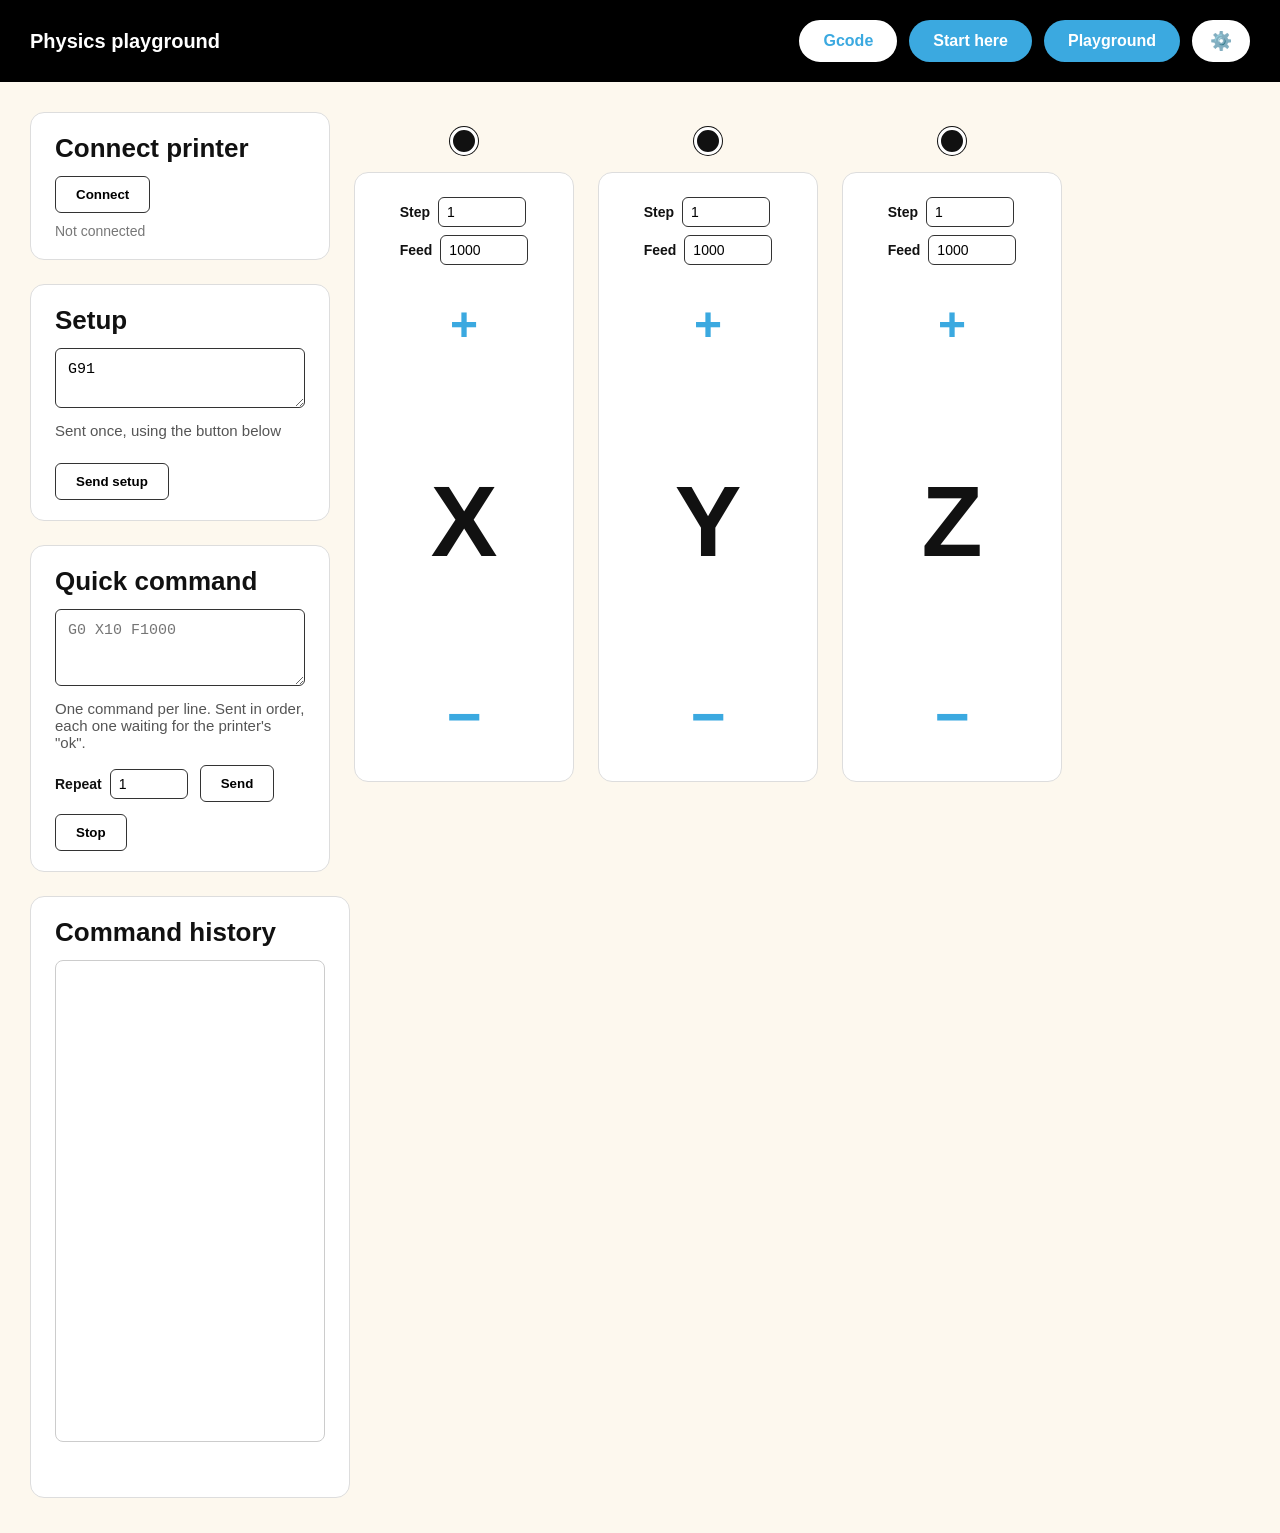
==== commit 2d80df3a: "Refactor jog area for axis linking functionality Removed unused axis linking UI elements and added d" ====
--- a/gcode.html
+++ b/gcode.html
@@ -60,61 +60,50 @@
                 </div>
             </div>
 
-            <div class="panel">
-                <h2>Axis links</h2>
-                <div class="hint">Link any two axes so a jog press moves both at once, sent as one combined line (e.g. <code>G0 X2 Z2</code>).</div>
-                <div class="axis-link-list">
-                    <button type="button" class="axis-link-chip" data-pair="X-Y">
-                        <span class="link-dot"></span><span class="link-line"></span><span class="link-dot"></span>
-                        <span class="axis-link-label">X &harr; Y</span>
-                    </button>
-                    <button type="button" class="axis-link-chip" data-pair="Y-Z">
-                        <span class="link-dot"></span><span class="link-line"></span><span class="link-dot"></span>
-                        <span class="axis-link-label">Y &harr; Z</span>
-                    </button>
-                    <button type="button" class="axis-link-chip" data-pair="X-Z">
-                        <span class="link-dot"></span><span class="link-line"></span><span class="link-dot"></span>
-                        <span class="axis-link-label">X &harr; Z</span>
-                    </button>
+        </div>
+
+        <!-- JOG COLUMNS: drag between the dots above each panel to link axes,
+             click an existing curve to unlink -->
+        <div class="jog-area" id="jogArea">
+            <svg class="jog-links-svg" id="jogLinksSvg"></svg>
+
+            <div class="col jog-col">
+                <div class="panel jog-panel">
+                    <div class="jog-node" data-axis="X" title="Drag to link"></div>
+                    <div class="jog-step-row">
+                        <label>Step <input type="number" id="stepX" value="1" min="0" step="0.1"></label>
+                        <label>Feed <input type="number" id="feedX" value="1000" min="1" step="100"></label>
+                    </div>
+                    <button type="button" class="jog-btn jog-plus" data-axis="X" data-dir="1">+</button>
+                    <div class="jog-letter">X</div>
+                    <button type="button" class="jog-btn jog-minus" data-axis="X" data-dir="-1">&minus;</button>
                 </div>
             </div>
 
-        </div>
+            <div class="col jog-col">
+                <div class="panel jog-panel">
+                    <div class="jog-node" data-axis="Y" title="Drag to link"></div>
+                    <div class="jog-step-row">
+                        <label>Step <input type="number" id="stepY" value="1" min="0" step="0.1"></label>
+                        <label>Feed <input type="number" id="feedY" value="1000" min="1" step="100"></label>
+                    </div>
+                    <button type="button" class="jog-btn jog-plus" data-axis="Y" data-dir="1">+</button>
+                    <div class="jog-letter">Y</div>
+                    <button type="button" class="jog-btn jog-minus" data-axis="Y" data-dir="-1">&minus;</button>
+                </div>
+            </div>
 
-        <!-- JOG COLUMNS -->
-        <div class="col jog-col">
-            <div class="panel jog-panel">
-                <div class="jog-step-row">
-                    <label>Step <input type="number" id="stepX" value="1" min="0" step="0.1"></label>
-                    <label>Feed <input type="number" id="feedX" value="1000" min="1" step="100"></label>
+            <div class="col jog-col">
+                <div class="panel jog-panel">
+                    <div class="jog-node" data-axis="Z" title="Drag to link"></div>
+                    <div class="jog-step-row">
+                        <label>Step <input type="number" id="stepZ" value="1" min="0" step="0.1"></label>
+                        <label>Feed <input type="number" id="feedZ" value="1000" min="1" step="100"></label>
+                    </div>
+                    <button type="button" class="jog-btn jog-plus" data-axis="Z" data-dir="1">+</button>
+                    <div class="jog-letter">Z</div>
+                    <button type="button" class="jog-btn jog-minus" data-axis="Z" data-dir="-1">&minus;</button>
                 </div>
-                <button type="button" class="jog-btn jog-plus" data-axis="X" data-dir="1">+</button>
-                <div class="jog-letter">X</div>
-                <button type="button" class="jog-btn jog-minus" data-axis="X" data-dir="-1">&minus;</button>
-            </div>
-        </div>
-
-        <div class="col jog-col">
-            <div class="panel jog-panel">
-                <div class="jog-step-row">
-                    <label>Step <input type="number" id="stepY" value="1" min="0" step="0.1"></label>
-                    <label>Feed <input type="number" id="feedY" value="1000" min="1" step="100"></label>
-                </div>
-                <button type="button" class="jog-btn jog-plus" data-axis="Y" data-dir="1">+</button>
-                <div class="jog-letter">Y</div>
-                <button type="button" class="jog-btn jog-minus" data-axis="Y" data-dir="-1">&minus;</button>
-            </div>
-        </div>
-
-        <div class="col jog-col">
-            <div class="panel jog-panel">
-                <div class="jog-step-row">
-                    <label>Step <input type="number" id="stepZ" value="1" min="0" step="0.1"></label>
-                    <label>Feed <input type="number" id="feedZ" value="1000" min="1" step="100"></label>
-                </div>
-                <button type="button" class="jog-btn jog-plus" data-axis="Z" data-dir="1">+</button>
-                <div class="jog-letter">Z</div>
-                <button type="button" class="jog-btn jog-minus" data-axis="Z" data-dir="-1">&minus;</button>
             </div>
         </div>
 
--- a/style.css
+++ b/style.css
@@ -889,65 +889,69 @@
     height: 460px;
 }
 
-.axis-link-list {
-    display: flex;
-    flex-direction: column;
-    gap: 10px;
-    margin-top: 14px;
-}
-
-.axis-link-chip {
-    display: flex;
-    align-items: center;
-    gap: 12px;
-    background: #fff;
-    border: 1px solid #ddd;
-    border-radius: 8px;
-    padding: 10px 14px;
-    cursor: pointer;
-    text-align: left;
-}
-
-.axis-link-chip:hover {
-    background: #f5f5f5;
-}
-
-.axis-link-label {
-    font-size: 15px;
-    font-weight: 600;
-}
-
-.link-dot {
-    width: 10px;
-    height: 10px;
+.jog-area {
+    display: flex;
+    gap: 24px;
+    position: relative;
+    padding-top: 60px;
+}
+
+.jog-links-svg {
+    position: absolute;
+    top: 0;
+    left: 0;
+    width: 100%;
+    height: 60px;
+    overflow: visible;
+    pointer-events: none;
+}
+
+.jog-link-path {
+    fill: none;
+    stroke: #111;
+    stroke-width: 2;
+    pointer-events: stroke;
+    cursor: pointer;
+}
+
+.jog-link-path:hover {
+    stroke: #d33;
+    stroke-width: 3;
+}
+
+.jog-link-temp {
+    fill: none;
+    stroke: var(--accent-color);
+    stroke-width: 2;
+    stroke-dasharray: 5 5;
+}
+
+.jog-panel {
+    position: relative;
+}
+
+.jog-node {
+    position: absolute;
+    top: -46px;
+    left: 50%;
+    transform: translateX(-50%);
+    width: 22px;
+    height: 22px;
     border-radius: 50%;
-    background: #ccc;
-    border: 2px solid #ccc;
-    flex-shrink: 0;
-}
-
-.link-line {
-    width: 20px;
-    height: 2px;
-    background: #ccc;
-    flex-shrink: 0;
-}
-
-.axis-link-chip.linked {
-    border-color: var(--accent-color);
-}
-
-.axis-link-chip.linked .link-dot {
+    background: #111;
+    cursor: grab;
+    z-index: 5;
+    border: 3px solid #fff;
+    box-shadow: 0 0 0 1px #111;
+}
+
+.jog-node:active {
+    cursor: grabbing;
+}
+
+.jog-node.linked {
     background: var(--accent-color);
-    border-color: var(--accent-color);
-}
-
-.axis-link-chip.linked .link-line {
-    background: var(--accent-color);
-}
-
-.axis-link-chip.linked .axis-link-label {
-    color: var(--accent-color);
+    box-shadow: 0 0 0 1px var(--accent-color);
 }
 
 /* ---------------- Observation cards ---------------- */
